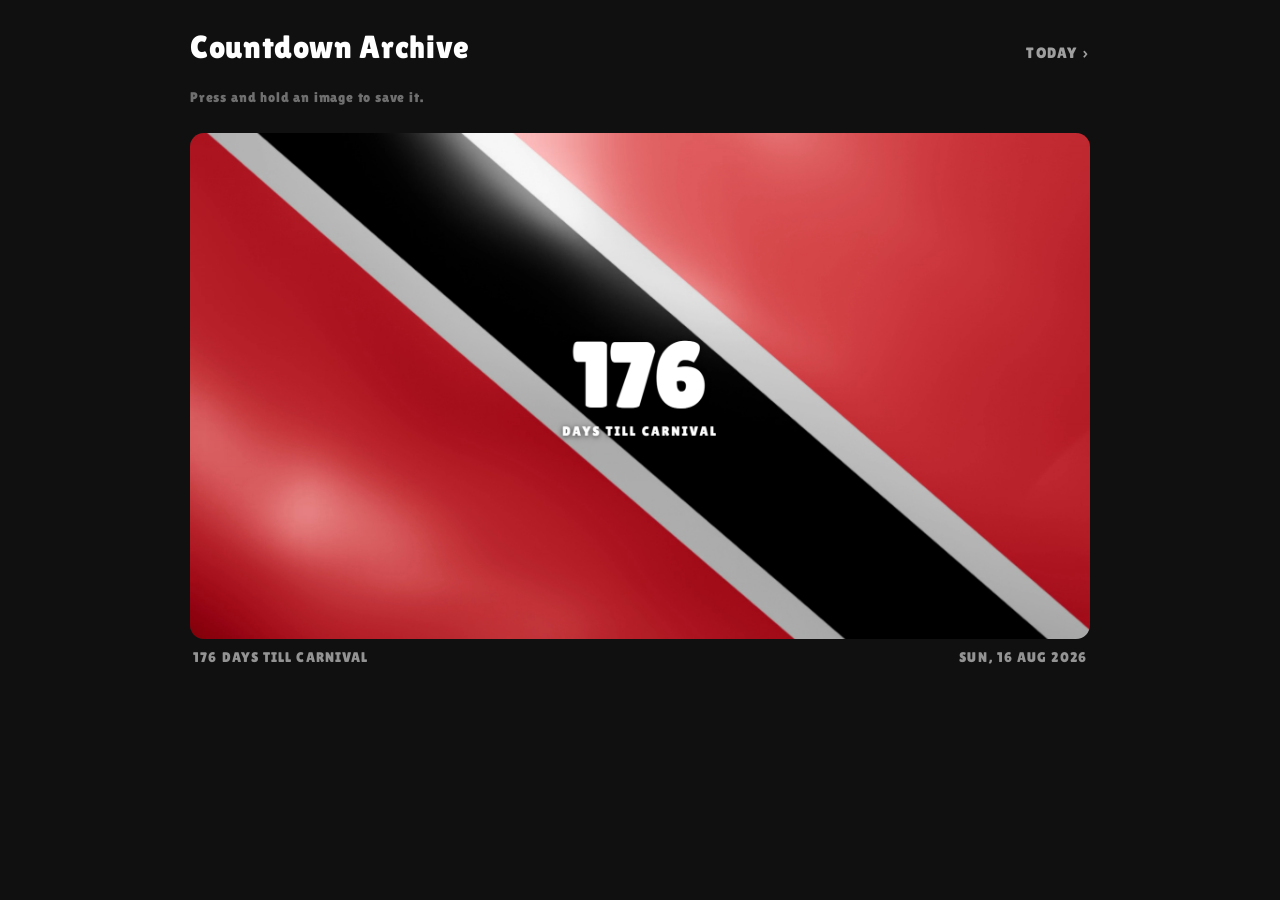
==== gallery.html @ 82ed5e46 "commits" ====
<!DOCTYPE html>
<html lang="en">
<head>
    <meta charset="UTF-8">
    <meta name="viewport" content="width=device-width, initial-scale=1.0, viewport-fit=cover">
    <link rel="preconnect" href="https://fonts.googleapis.com">
    <link rel="preconnect" href="https://fonts.gstatic.com" crossorigin>
    <link href="https://fonts.googleapis.com/css2?family=Lilita+One&display=swap" rel="stylesheet">
    <title>Carnival Countdown Archive</title>

    <style>
        * {
            margin: 0;
            padding: 0;
            box-sizing: border-box;
        }

        body {
            min-height: 100vh;
            background: #101010;
            color: #fff;
            font-family: "Lilita One", sans-serif;
            padding:
                calc(env(safe-area-inset-top) + 1.75rem)
                calc(env(safe-area-inset-right) + 1rem)
                calc(env(safe-area-inset-bottom) + 3rem)
                calc(env(safe-area-inset-left) + 1rem);
        }

        header {
            display: flex;
            align-items: baseline;
            justify-content: space-between;
            gap: 1rem;
            max-width: 900px;
            margin: 0 auto 1.5rem;
        }

        h1 {
            font-size: clamp(1.4rem, 5vw, 2rem);
            font-weight: 400;
            letter-spacing: 0.02em;
        }

        a.home {
            color: rgba(255, 255, 255, 0.6);
            text-decoration: none;
            font-size: 0.95rem;
            letter-spacing: 0.08em;
            text-transform: uppercase;
            white-space: nowrap;
        }

        .shots {
            max-width: 900px;
            margin: 0 auto;
            display: flex;
            flex-direction: column;
            gap: 1.5rem;
        }

        figure {
            /* No overflow:hidden or transform — either can stop iOS offering
               "Save to Photos" on a long press. */
            border-radius: 14px;
        }

        img {
            display: block;
            width: 100%;
            height: auto;
            border-radius: 14px;
            background: #1c1c1c;
        }

        figcaption {
            display: flex;
            align-items: baseline;
            justify-content: space-between;
            /* Wraps rather than overflowing: the two halves together are wider
               than a phone once the date spells out the year. */
            flex-wrap: wrap;
            gap: 0.15rem 1rem;
            padding: 0.6rem 0.2rem 0;
            font-size: 0.85rem;
            letter-spacing: 0.08em;
            text-transform: uppercase;
            color: rgba(255, 255, 255, 0.55);
        }

        .status {
            text-align: center;
            color: rgba(255, 255, 255, 0.5);
            font-size: 0.95rem;
            letter-spacing: 0.08em;
            text-transform: uppercase;
            padding: 4rem 1rem;
        }

        .hint {
            max-width: 900px;
            margin: 0 auto 1.75rem;
            font-size: 0.85rem;
            letter-spacing: 0.06em;
            color: rgba(255, 255, 255, 0.4);
        }
    </style>
</head>
<body>

    <header>
        <h1>Countdown Archive</h1>
        <a class="home" href="/">Today ›</a>
    </header>

    <p class="hint">Press and hold an image to save it.</p>

    <div class="shots" id="shots"></div>
    <p class="status" id="status">Loading…</p>

    <script>
        const shotsEl = document.getElementById('shots');
        const statusEl = document.getElementById('status');

        function formatDay(day) {
            const date = new Date(day + 'T00:00:00');
            return date.toLocaleDateString('en-TT', { weekday: 'short', day: 'numeric', month: 'short', year: 'numeric' });
        }

        function render(days) {
            for (const entry of days) {
                const figure = document.createElement('figure');

                const img = document.createElement('img');
                img.src = 'shots/' + entry.file;
                // Everything below the first screen loads only when scrolled to,
                // which matters once the archive is a few hundred days long.
                img.loading = 'lazy';
                img.alt = entry.caption || formatDay(entry.day);
                img.width = 1920;
                img.height = 1080;

                const caption = document.createElement('figcaption');
                const count = document.createElement('span');
                count.textContent = entry.caption;
                const when = document.createElement('span');
                when.textContent = formatDay(entry.day);

                caption.append(count, when);
                figure.append(img, caption);
                shotsEl.append(figure);
            }
        }

        // index.json is rebuilt by daily.js each time a shot is saved; a static
        // host can't list the folder for us.
        fetch('shots/index.json', { cache: 'no-store' })
            .then(response => response.ok ? response.json() : Promise.reject(response.status))
            .then(days => {
                if (!days.length) {
                    statusEl.textContent = 'No shots yet';
                    return;
                }
                render(days);
                statusEl.remove();
            })
            .catch(() => {
                statusEl.textContent = 'No shots yet';
            });
    </script>

</body>
</html>
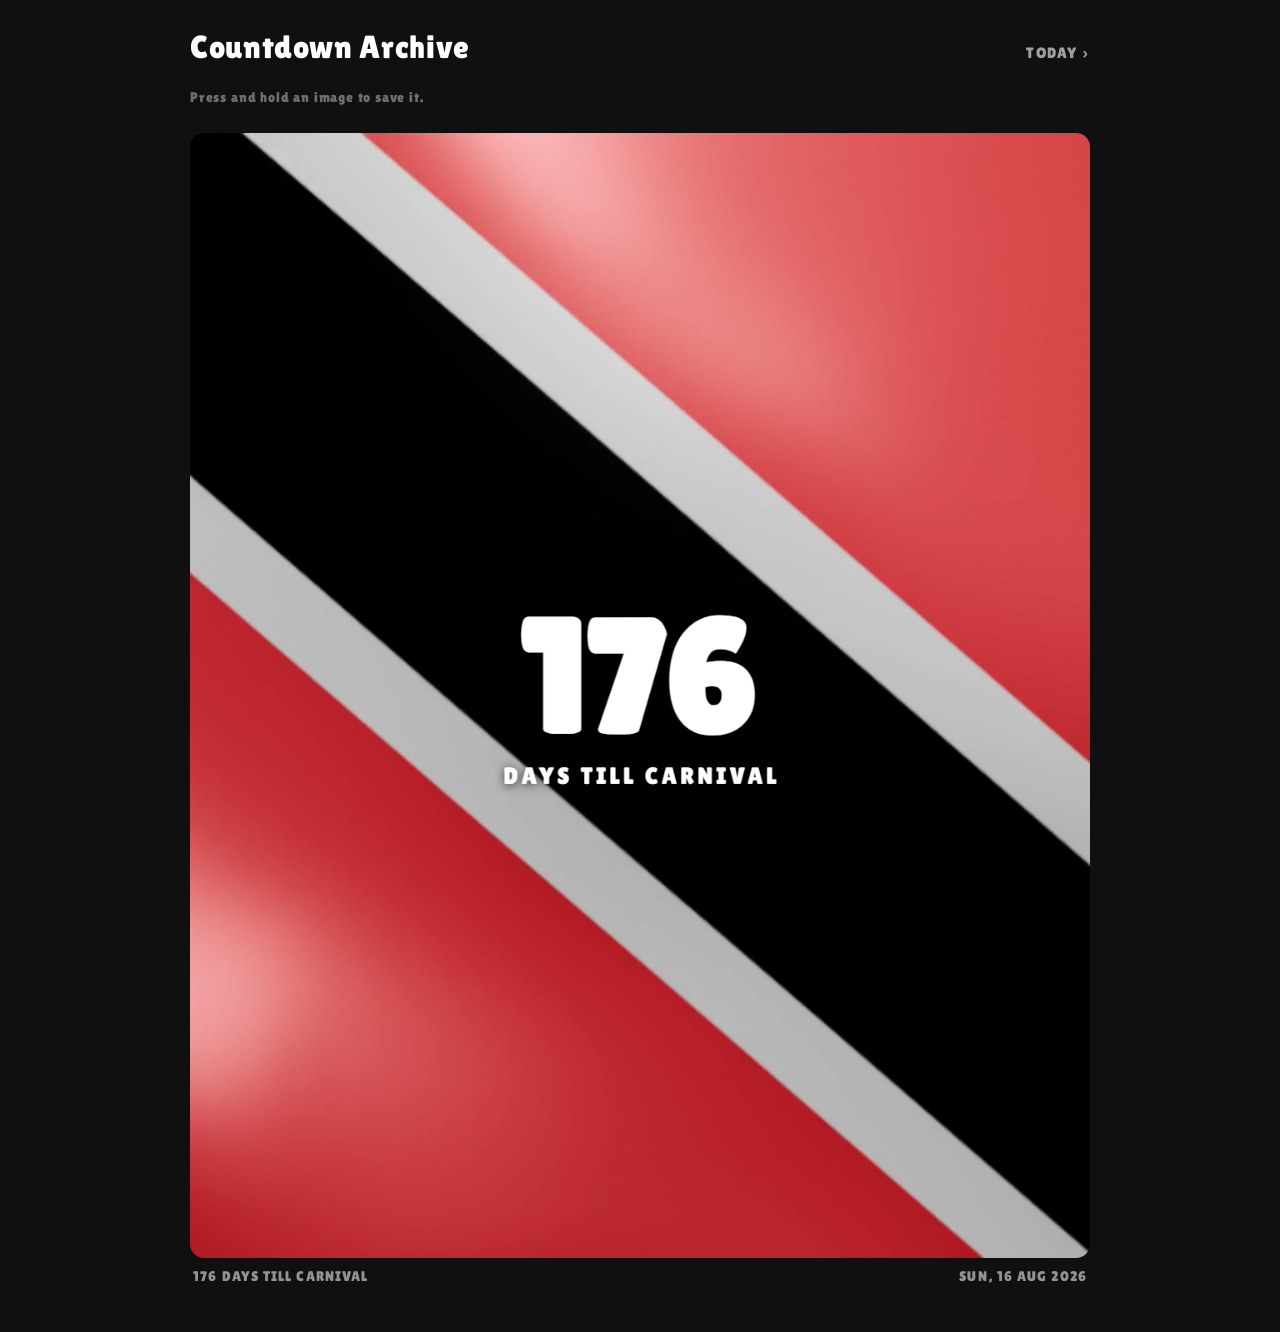
==== commit a8419259: "imgs changes" ====
--- a/gallery.html
+++ b/gallery.html
@@ -137,8 +137,12 @@
                 // which matters once the archive is a few hundred days long.
                 img.loading = 'lazy';
                 img.alt = entry.caption || formatDay(entry.day);
-                img.width = 1920;
-                img.height = 1080;
+                // Reserves the right space before the image arrives, so the page
+                // doesn't jump. Older entries predate these being recorded.
+                if (entry.width && entry.height) {
+                    img.width = entry.width;
+                    img.height = entry.height;
+                }
 
                 const caption = document.createElement('figcaption');
                 const count = document.createElement('span');
